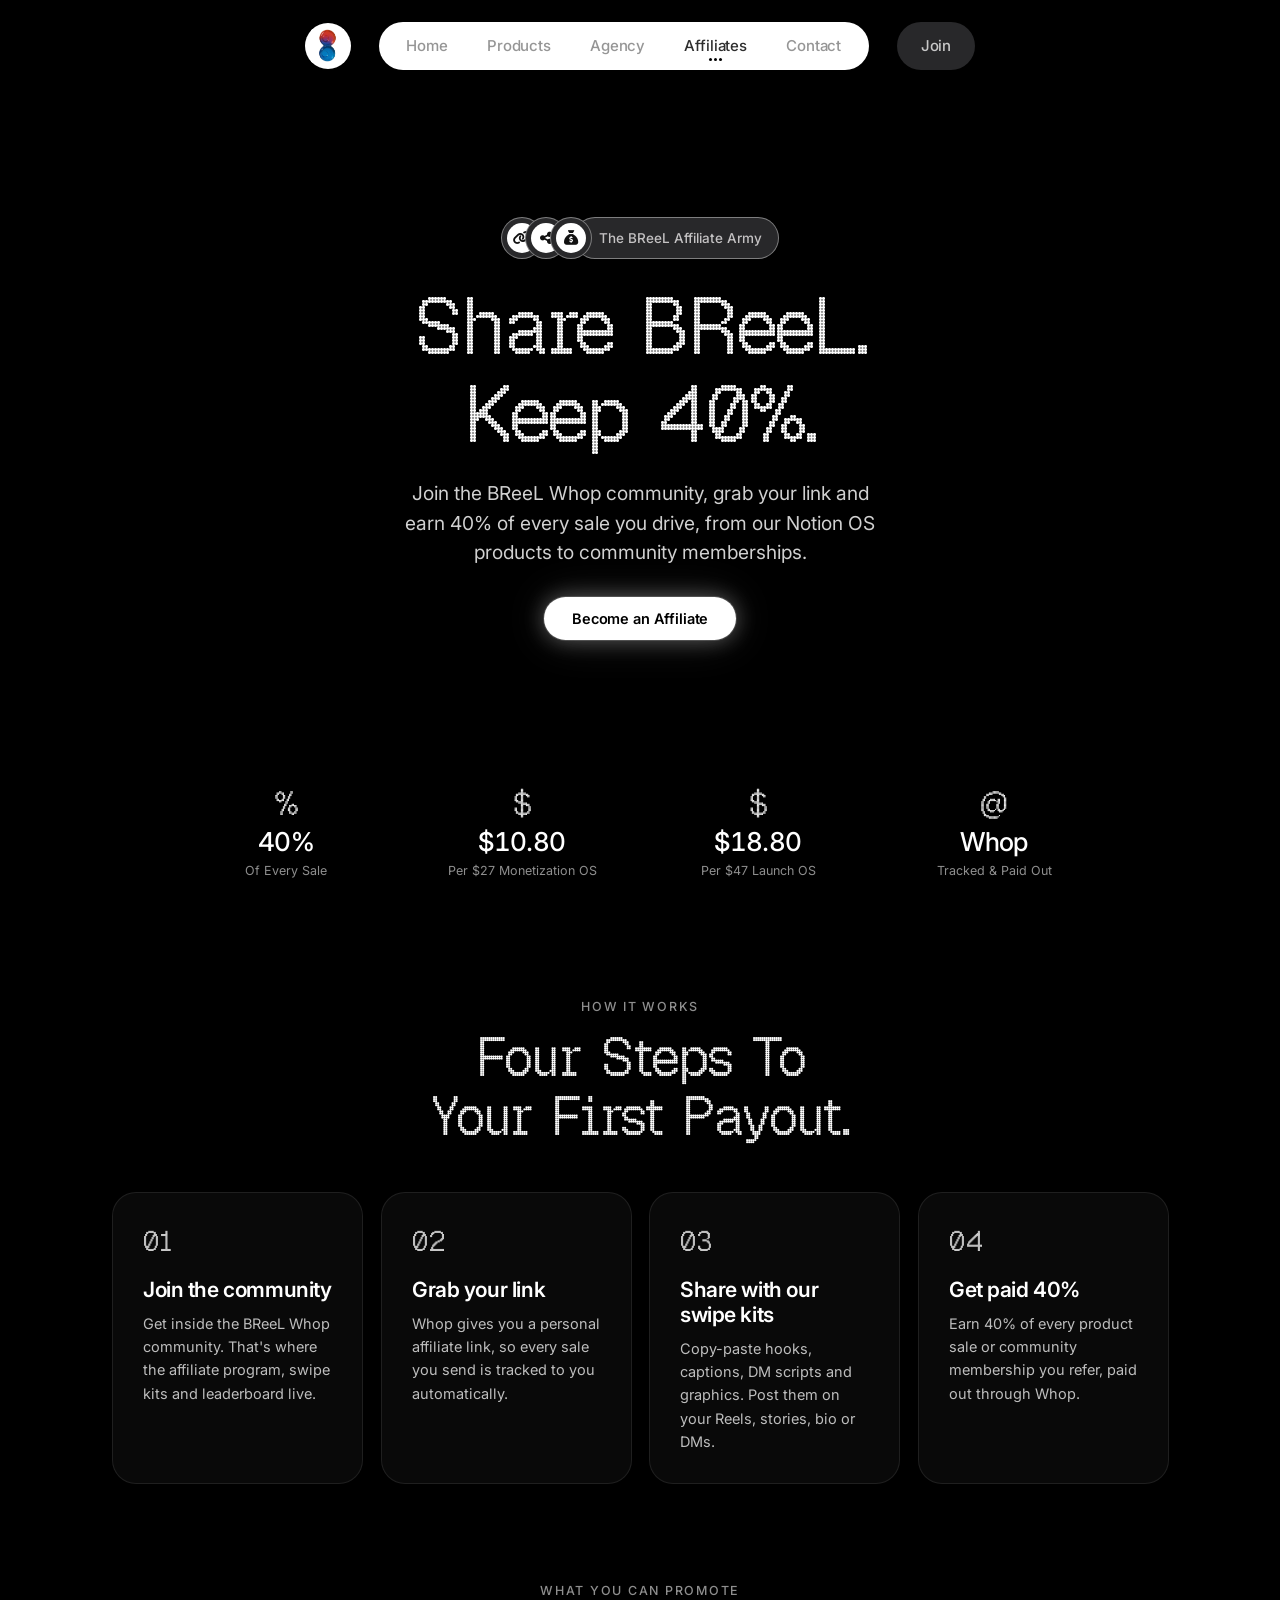
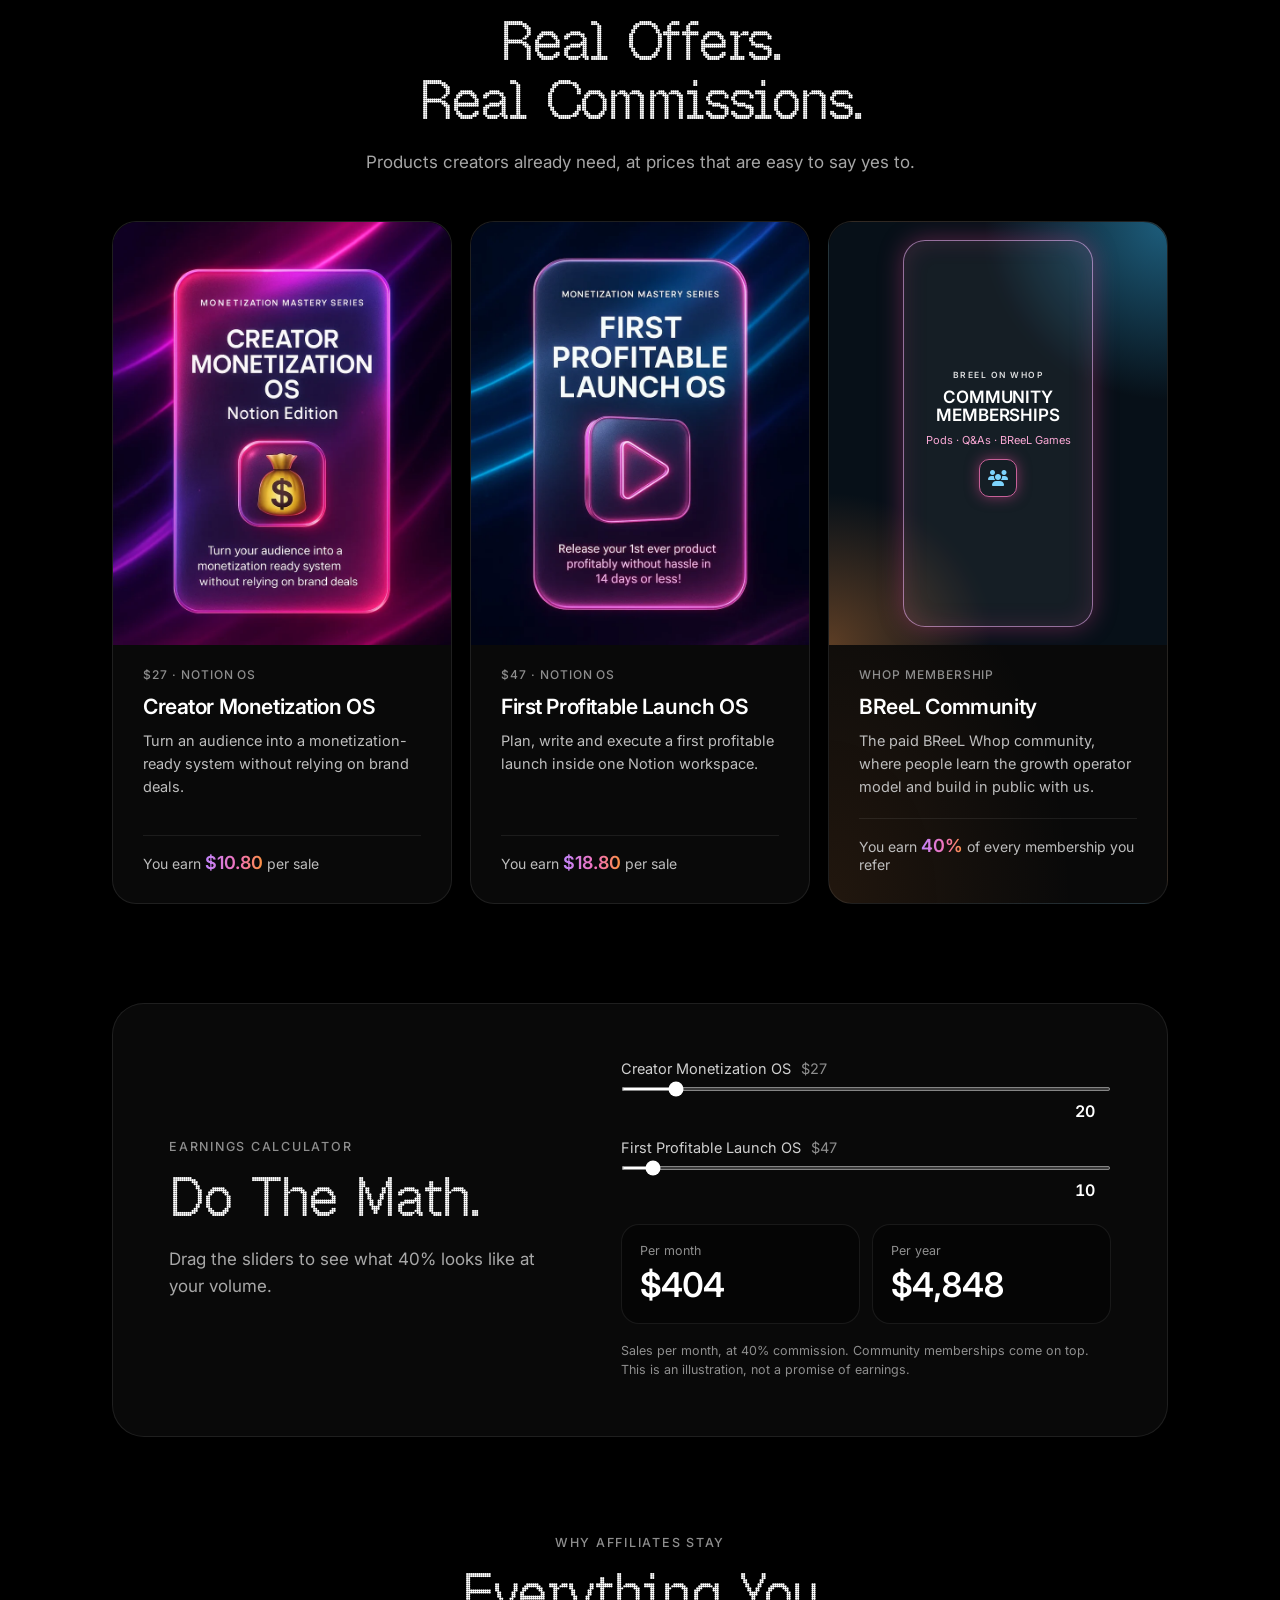
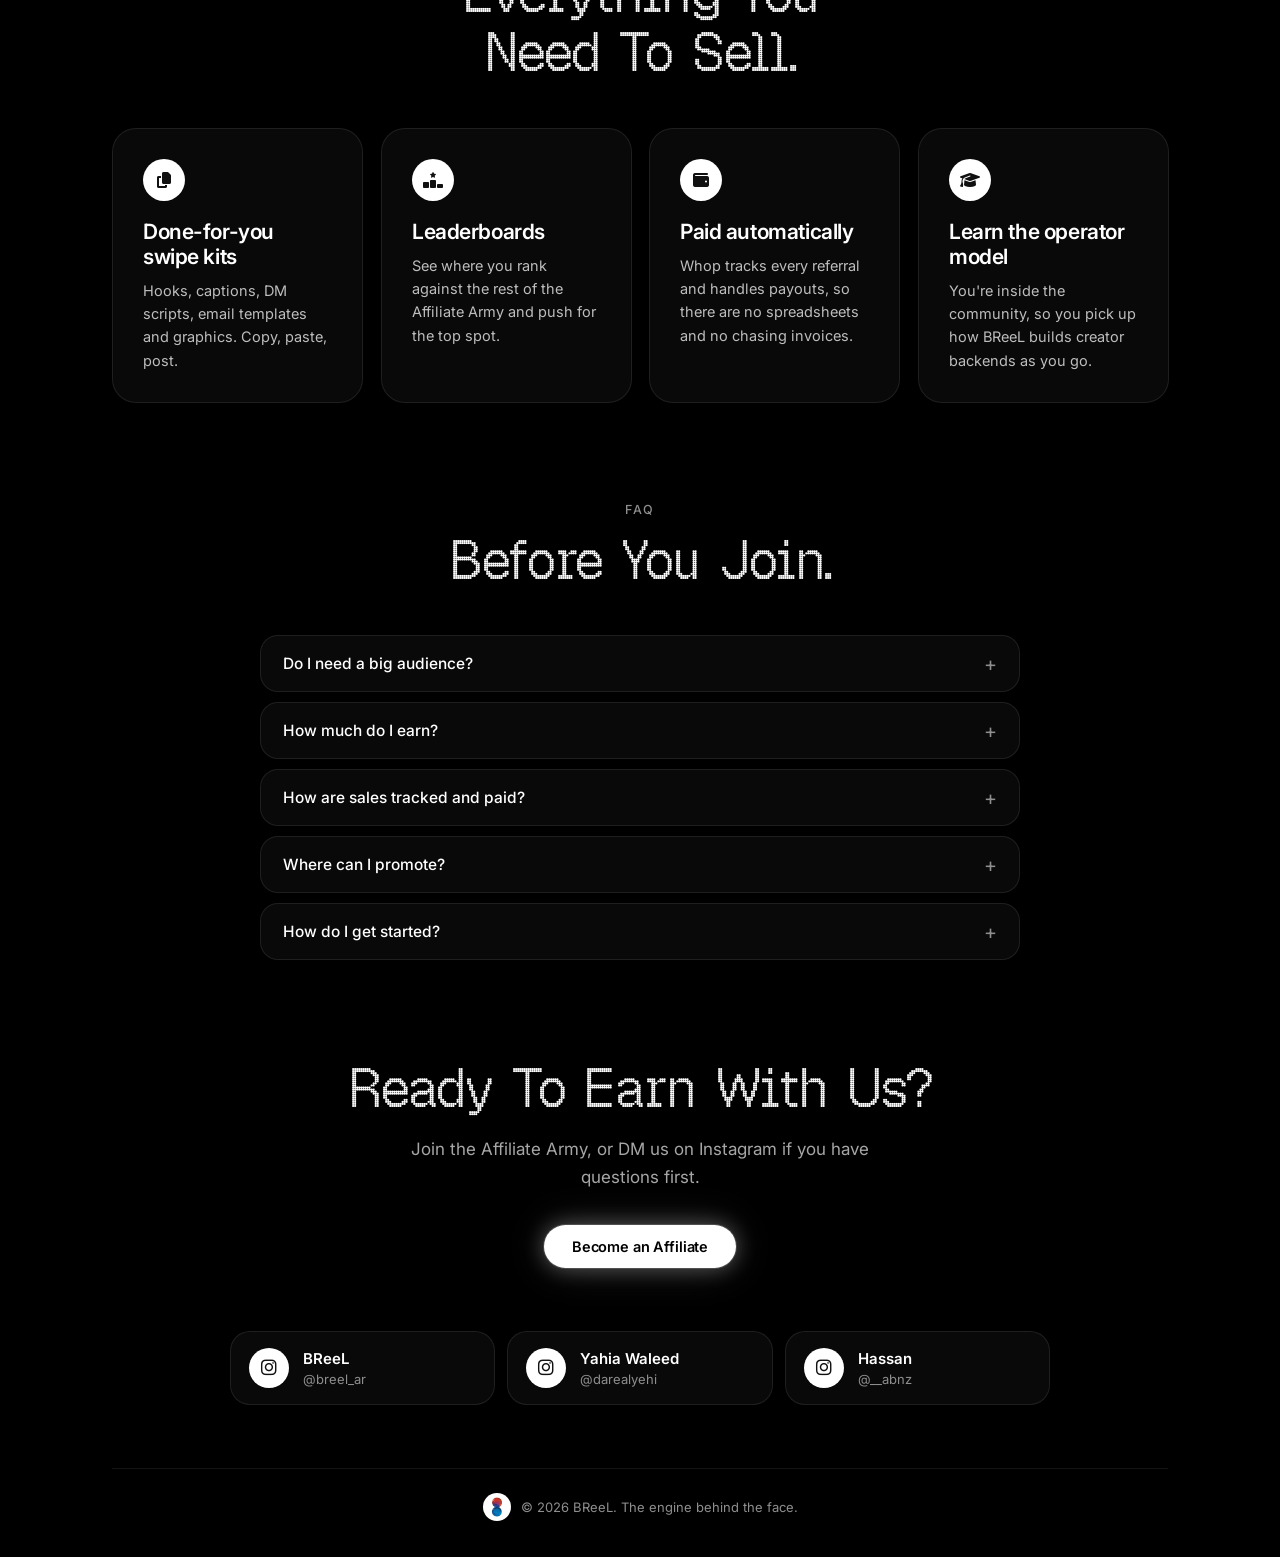
==== affiliate.html @ d3be012e "BReeL website: landing page, affiliate page and assets Static HTML/CSS/JS site: video hero, shadow-o" ====
<!doctype html>
<html lang="en">
  <head>
    <meta charset="utf-8" />
    <meta name="viewport" content="width=device-width, initial-scale=1, viewport-fit=cover" />
    <title>Become a BReeL Affiliate | Earn 40% Per Sale</title>
    <meta
      name="description"
      content="Join the BReeL Affiliate Army on Whop and earn 40% of every sale you refer: Notion OS products and BReeL community memberships."
    />
    <meta name="theme-color" content="#000000" />
    <link rel="icon" type="image/png" href="assets/favicon.png" />

    <!-- OpenGraph / Twitter (swap og:url + og:image to absolute URLs once the domain is live) -->
    <meta property="og:type" content="website" />
    <meta property="og:site_name" content="BReeL" />
    <meta property="og:title" content="Become a BReeL Affiliate | Earn 40% Per Sale" />
    <meta
      property="og:description"
      content="Share BReeL. Keep 40%. Earn on every product sale and community membership you refer through Whop."
    />
    <meta property="og:image" content="assets/og.jpg" />
    <meta name="twitter:card" content="summary_large_image" />
    <meta name="twitter:title" content="Become a BReeL Affiliate | Earn 40% Per Sale" />
    <meta
      name="twitter:description"
      content="Share BReeL. Keep 40% of every sale you refer through Whop."
    />
    <meta name="twitter:image" content="assets/og.jpg" />

    <link rel="preconnect" href="https://fonts.googleapis.com" />
    <link rel="preconnect" href="https://fonts.gstatic.com" crossorigin />
    <link
      href="https://fonts.googleapis.com/css2?family=Inter:wght@400;500;600&display=swap"
      rel="stylesheet"
    />
    <link
      href="https://db.onlinewebfonts.com/c/8cb707a9b8a73f8a7403336b861c3074?family=BubbledotICG-FinePos"
      rel="stylesheet"
    />
    <link
      rel="stylesheet"
      href="https://cdnjs.cloudflare.com/ajax/libs/font-awesome/6.5.2/css/all.min.css"
      integrity="sha512-SnH5WK+bZxgPHs44uWIX+LLJAJ9/2PkPKZ5QiAj6Ta86w+fsb2TkcmfRyVX3pBnMFcV7oQPJkl9QevSCWr3W6A=="
      crossorigin="anonymous"
      referrerpolicy="no-referrer"
    />
    <script>document.documentElement.classList.add("js");</script>
    <link rel="stylesheet" href="styles.css" />
  </head>
  <body id="top" class="page-affiliate">
    <div class="bg" aria-hidden="true">
      <video class="bg-video" autoplay muted loop playsinline>
        <source
          src="https://d8j0ntlcm91z4.cloudfront.net/user_38xzZboKViGWJOttwIXH07lWA1P/hf_20260809_012548_ef22562c-c0ae-4816-ad9d-f8922af4e6a7.mp4"
          type="video/mp4"
        />
      </video>
    </div>

    <!-- Header -->
    <div class="header-wrap">
      <header class="header">
        <a class="logo" href="index.html" aria-label="BReeL home">
          <img src="assets/logo.webp" alt="" width="52" height="52" />
        </a>

        <nav class="nav" aria-label="Primary">
          <a class="nav-link" href="index.html">Home</a>
          <a class="nav-link" href="index.html#products">Products</a>
          <a class="nav-link" href="index.html#agency">Agency</a>
          <a class="nav-link is-active" href="#top" aria-current="page">Affiliates</a>
          <a class="nav-link" href="#contact">Contact</a>
        </nav>

        <a class="sign-in" href="https://www.instagram.com/breel_ar/" data-link="affiliateJoin" data-utm="nav-pill" target="_blank" rel="noopener">Join</a>

        <button
          class="burger"
          type="button"
          aria-label="Open menu"
          aria-expanded="false"
          aria-controls="mobile-menu"
        >
          <span></span><span></span><span></span>
        </button>
      </header>
    </div>

    <!-- Mobile menu -->
    <div class="menu-overlay" hidden></div>
    <div class="mobile-menu" id="mobile-menu" hidden>
      <nav class="mobile-nav" aria-label="Mobile">
        <a class="m-link" href="index.html" style="--i: 0">Home</a>
        <a class="m-link" href="index.html#products" style="--i: 1">Products</a>
        <a class="m-link" href="index.html#agency" style="--i: 2">Agency</a>
        <a class="m-link is-active" href="#top" aria-current="page" style="--i: 3">Affiliates</a>
        <a class="m-link" href="#contact" style="--i: 4">Contact</a>
        <a class="m-sign-in" href="https://www.instagram.com/breel_ar/" data-link="affiliateJoin" data-utm="mobile-nav" target="_blank" rel="noopener" style="--i: 5">Join the Affiliate Army</a>
      </nav>
    </div>

    <div class="page">
      <div class="header-spacer" aria-hidden="true"></div>

      <!-- Hero -->
      <main class="hero">
        <div class="trust anim" style="--d: 0.05s">
          <span class="trust-avatar a1"><span class="trust-inner"><i class="fa-solid fa-link" aria-hidden="true"></i></span></span>
          <span class="trust-avatar a2"><span class="trust-inner"><i class="fa-solid fa-share-nodes" aria-hidden="true"></i></span></span>
          <span class="trust-avatar a3"><span class="trust-inner"><i class="fa-solid fa-sack-dollar" aria-hidden="true"></i></span></span>
          <span class="trust-pill">The BReeL Affiliate Army</span>
        </div>

        <h1 class="headline anim">
          <span class="line l1">Share BReeL.</span>
          <span class="line l2">Keep 40%.</span>
        </h1>

        <p class="subhead anim" style="--d: 0.28s">
          Join the BReeL Whop community, grab your link and earn 40% of every sale you drive,
          from our Notion OS products to community memberships.
        </p>

        <a
          class="cta anim"
          href="https://www.instagram.com/breel_ar/"
          data-link="affiliateJoin"
          data-utm="affiliate-hero"
          target="_blank"
          rel="noopener"
          style="--d: 0.4s"
          >Become an Affiliate</a
        >
      </main>

      <!-- Stats -->
      <section class="stats" aria-label="Affiliate program at a glance">
        <div class="stat anim" style="--d: 0.5s">
          <span class="stat-icon" aria-hidden="true">%</span>
          <span class="stat-value" data-target="40" data-suffix="%" data-decimals="0">40%</span>
          <span class="stat-label">Of Every Sale</span>
        </div>
        <div class="stat anim" style="--d: 0.58s">
          <span class="stat-icon" aria-hidden="true">$</span>
          <span class="stat-value" data-target="10.8" data-prefix="$" data-decimals="2">$10.80</span>
          <span class="stat-label">Per $27 Monetization OS</span>
        </div>
        <div class="stat anim" style="--d: 0.66s">
          <span class="stat-icon" aria-hidden="true">$</span>
          <span class="stat-value" data-target="18.8" data-prefix="$" data-decimals="2">$18.80</span>
          <span class="stat-label">Per $47 Launch OS</span>
        </div>
        <div class="stat anim" style="--d: 0.74s">
          <span class="stat-icon" aria-hidden="true">@</span>
          <span class="stat-value">Whop</span>
          <span class="stat-label">Tracked &amp; Paid Out</span>
        </div>
      </section>
    </div>

    <!-- How it works -->
    <section class="section" id="how">
      <div class="section-head reveal">
        <p class="eyebrow">How It Works</p>
        <h2 class="section-title">Four Steps To Your First Payout.</h2>
      </div>

      <ol class="steps">
        <li class="card step reveal" style="--d: 0.04s">
          <span class="step-num">01</span>
          <h3 class="card-title">Join the community</h3>
          <p class="card-text">Get inside the BReeL Whop community. That's where the affiliate program, swipe kits and leaderboard live.</p>
        </li>
        <li class="card step reveal" style="--d: 0.1s">
          <span class="step-num">02</span>
          <h3 class="card-title">Grab your link</h3>
          <p class="card-text">Whop gives you a personal affiliate link, so every sale you send is tracked to you automatically.</p>
        </li>
        <li class="card step reveal" style="--d: 0.16s">
          <span class="step-num">03</span>
          <h3 class="card-title">Share with our swipe kits</h3>
          <p class="card-text">Copy-paste hooks, captions, DM scripts and graphics. Post them on your Reels, stories, bio or DMs.</p>
        </li>
        <li class="card step reveal" style="--d: 0.22s">
          <span class="step-num">04</span>
          <h3 class="card-title">Get paid 40%</h3>
          <p class="card-text">Earn 40% of every product sale or community membership you refer, paid out through Whop.</p>
        </li>
      </ol>
    </section>

    <!-- What you can promote -->
    <section class="section" id="promote">
      <div class="section-head reveal">
        <p class="eyebrow">What You Can Promote</p>
        <h2 class="section-title">Real Offers. Real Commissions.</h2>
        <p class="section-lede">Products creators already need, at prices that are easy to say yes to.</p>
      </div>

      <div class="offers">
        <article class="card offer reveal">
          <figure class="cover-art">
            <img src="assets/products/creator-monetization-os.webp" alt="Creator Monetization OS, Notion Edition: product cover" width="768" height="1152" loading="lazy" />
          </figure>
          <p class="offer-kind">$27 · Notion OS</p>
          <h3 class="card-title">Creator Monetization OS</h3>
          <p class="card-text">Turn an audience into a monetization-ready system without relying on brand deals.</p>
          <p class="earn">You earn <strong>$10.80</strong> per sale</p>
        </article>

        <article class="card offer reveal">
          <figure class="cover-art">
            <img src="assets/products/first-profitable-launch-os.webp" alt="First Profitable Launch OS: product cover" width="768" height="1152" loading="lazy" />
          </figure>
          <p class="offer-kind">$47 · Notion OS</p>
          <h3 class="card-title">First Profitable Launch OS</h3>
          <p class="card-text">Plan, write and execute a first profitable launch inside one Notion workspace.</p>
          <p class="earn">You earn <strong>$18.80</strong> per sale</p>
        </article>

        <article class="card offer offer-keep reveal">
          <div class="cover cover-community" aria-hidden="true">
            <span class="cover-series">BReeL on Whop</span>
            <span class="cover-title">Community Memberships</span>
            <span class="cover-sub">Pods · Q&amp;As · BReeL Games</span>
            <i class="fa-solid fa-users cover-icon"></i>
          </div>
          <p class="offer-kind">Whop membership</p>
          <h3 class="card-title">BReeL Community</h3>
          <p class="card-text">The paid BReeL Whop community, where people learn the growth operator model and build in public with us.</p>
          <p class="earn">You earn <strong>40%</strong> of every membership you refer</p>
        </article>
      </div>
    </section>

    <!-- Earnings calculator -->
    <section class="section" id="calculator">
      <div class="calc card reveal">
        <div class="calc-copy">
          <p class="eyebrow">Earnings Calculator</p>
          <h2 class="section-title">Do The Math.</h2>
          <p class="section-lede">Drag the sliders to see what 40% looks like at your volume.</p>
        </div>

        <div class="calc-body">
          <label class="calc-row">
            <span class="calc-label">Creator Monetization OS <em>$27</em></span>
            <input type="range" min="0" max="200" step="1" value="20" data-calc-price="27" aria-label="Creator Monetization OS sales per month" />
            <output class="calc-count">20</output>
          </label>
          <label class="calc-row">
            <span class="calc-label">First Profitable Launch OS <em>$47</em></span>
            <input type="range" min="0" max="200" step="1" value="10" data-calc-price="47" aria-label="First Profitable Launch OS sales per month" />
            <output class="calc-count">10</output>
          </label>

          <div class="calc-result">
            <div>
              <span class="calc-result-label">Per month</span>
              <span class="calc-result-value" data-calc-month>$404</span>
            </div>
            <div>
              <span class="calc-result-label">Per year</span>
              <span class="calc-result-value" data-calc-year>$4,848</span>
            </div>
          </div>
          <p class="calc-note">Sales per month, at 40% commission. Community memberships come on top. This is an illustration, not a promise of earnings.</p>
        </div>
      </div>
    </section>

    <!-- Perks -->
    <section class="section" id="perks">
      <div class="section-head reveal">
        <p class="eyebrow">Why Affiliates Stay</p>
        <h2 class="section-title">Everything You Need To Sell.</h2>
      </div>

      <div class="perks">
        <article class="card reveal" style="--d: 0.04s">
          <i class="fa-solid fa-copy perk-icon" aria-hidden="true"></i>
          <h3 class="card-title">Done-for-you swipe kits</h3>
          <p class="card-text">Hooks, captions, DM scripts, email templates and graphics. Copy, paste, post.</p>
        </article>
        <article class="card reveal" style="--d: 0.1s">
          <i class="fa-solid fa-ranking-star perk-icon" aria-hidden="true"></i>
          <h3 class="card-title">Leaderboards</h3>
          <p class="card-text">See where you rank against the rest of the Affiliate Army and push for the top spot.</p>
        </article>
        <article class="card reveal" style="--d: 0.16s">
          <i class="fa-solid fa-wallet perk-icon" aria-hidden="true"></i>
          <h3 class="card-title">Paid automatically</h3>
          <p class="card-text">Whop tracks every referral and handles payouts, so there are no spreadsheets and no chasing invoices.</p>
        </article>
        <article class="card reveal" style="--d: 0.22s">
          <i class="fa-solid fa-graduation-cap perk-icon" aria-hidden="true"></i>
          <h3 class="card-title">Learn the operator model</h3>
          <p class="card-text">You're inside the community, so you pick up how BReeL builds creator backends as you go.</p>
        </article>
      </div>
    </section>

    <!-- FAQ -->
    <section class="section" id="faq">
      <div class="section-head reveal">
        <p class="eyebrow">FAQ</p>
        <h2 class="section-title">Before You Join.</h2>
      </div>

      <div class="faq reveal">
        <details>
          <summary>Do I need a big audience?</summary>
          <p>No. Many affiliates sell through DMs, stories and small, engaged pages. The swipe kits are built for that.</p>
        </details>
        <details>
          <summary>How much do I earn?</summary>
          <p>40% of every sale you refer: $10.80 per Creator Monetization OS, $18.80 per First Profitable Launch OS, and 40% of every BReeL community membership.</p>
        </details>
        <details>
          <summary>How are sales tracked and paid?</summary>
          <p>Through Whop. Your affiliate link tracks every referral, and commissions are paid out through Whop's affiliate system.</p>
        </details>
        <details>
          <summary>Where can I promote?</summary>
          <p>Anywhere you have attention: Instagram, TikTok, YouTube, your bio link, DMs or email. Just be upfront that it's an affiliate link.</p>
        </details>
        <details>
          <summary>How do I get started?</summary>
          <p>Hit "Become an Affiliate", join the BReeL Whop community and grab your link from the affiliate tab.</p>
        </details>
      </div>
    </section>

    <!-- Contact / footer -->
    <footer class="footer" id="contact">
      <div class="footer-cta reveal">
        <h2 class="section-title">Ready To Earn With Us?</h2>
        <p class="section-lede">Join the Affiliate Army, or DM us on Instagram if you have questions first.</p>
        <a class="cta cta-static" href="https://www.instagram.com/breel_ar/" data-link="affiliateJoin" data-utm="affiliate-footer" target="_blank" rel="noopener">Become an Affiliate</a>
      </div>

      <ul class="team reveal">
        <li>
          <a href="https://www.instagram.com/breel_ar/" data-link="igBreel" target="_blank" rel="noopener">
            <i class="fa-brands fa-instagram" aria-hidden="true"></i>
            <span class="team-name">BReeL</span>
            <span class="team-handle">@breel_ar</span>
          </a>
        </li>
        <li>
          <a href="https://www.instagram.com/darealyehi/" data-link="igYahia" target="_blank" rel="noopener">
            <i class="fa-brands fa-instagram" aria-hidden="true"></i>
            <span class="team-name">Yahia Waleed</span>
            <span class="team-handle">@darealyehi</span>
          </a>
        </li>
        <li>
          <a href="https://www.instagram.com/__abnz/" data-link="igHassan" target="_blank" rel="noopener">
            <i class="fa-brands fa-instagram" aria-hidden="true"></i>
            <span class="team-name">Hassan</span>
            <span class="team-handle">@__abnz</span>
          </a>
        </li>
      </ul>

      <div class="footer-base">
        <img src="assets/logo.webp" alt="" width="28" height="28" />
        <span>© <span data-year>2026</span> BReeL. The engine behind the face.</span>
      </div>
    </footer>

    <script src="main.js" defer></script>
  </body>
</html>
---- styles.css ----
/* ==========================================================================
   BReeL — single-viewport video landing
   ========================================================================== */

@font-face {
  font-family: "Geist Pixel Circle";
  src: url("fonts/GeistPixel-Circle.woff2") format("woff2");
  font-weight: 400;
  font-style: normal;
  font-display: swap;
}

:root {
  --bg: #000000;
  --text: #ffffff;
  --muted: #8e8e8e;
  --nav-text: #2e2e2e;
  --pill-dark: #28282a;
  --sign-in-text: #c8c8c8;
  --nav-shadow: 0 4px 14px rgba(0, 0, 0, 0.16);
  --trust-bg: #28282a;
  --trust-border: rgba(255, 255, 255, 0.4);
  --trust-text: #c4c2c3;
  --font-sans: "Inter", "Segoe UI", system-ui, sans-serif;
  --font-display: "BubbledotICG-FinePos", "Geist Pixel Circle", monospace;

  --ease-out: cubic-bezier(0.22, 1, 0.36, 1);
  --trust-size: clamp(36px, 4.5vw, 42px);
}

*,
*::before,
*::after {
  box-sizing: border-box;
}

html,
body {
  margin: 0;
  padding: 0;
}

html {
  background: var(--bg);
  scroll-behavior: smooth;
}

body {
  position: relative;
  background: var(--bg);
  color: var(--text);
  font-family: var(--font-sans);
  min-height: 100vh;
  min-height: 100dvh;
  overflow-x: hidden;
  -webkit-font-smoothing: antialiased;
  -moz-osx-font-smoothing: grayscale;
  text-rendering: optimizeLegibility;
}

a {
  color: inherit;
  text-decoration: none;
}

button {
  font: inherit;
  color: inherit;
  border: 0;
  background: none;
  cursor: pointer;
}

/* --------------------------------------------------------------------------
   Background video
   -------------------------------------------------------------------------- */

.bg {
  position: absolute;
  top: 0;
  left: 0;
  right: 0;
  height: 100vh;
  height: 100dvh;
  overflow: hidden;
  background: #000;
  z-index: 0;
}

/* melt the hero video into the black sections below */
.bg::after {
  content: "";
  position: absolute;
  left: 0;
  right: 0;
  bottom: 0;
  height: 22%;
  background: linear-gradient(to bottom, rgba(0, 0, 0, 0), #000);
  z-index: 1;
}

.bg-video {
  position: absolute;
  inset: 0;
  width: 100%;
  height: 100%;
  object-fit: cover;
  pointer-events: none;
  z-index: 0;
}

/* --------------------------------------------------------------------------
   Page shell
   -------------------------------------------------------------------------- */

.page {
  position: relative;
  display: flex;
  flex-direction: column;
  align-items: center;
  height: 100vh;
  height: 100dvh;
  overflow: hidden;
  padding: clamp(16px, 2.4vh, 28px) clamp(14px, 3vw, 32px);
}

.hero,
.stats {
  position: relative;
  z-index: 1;
}

/* --------------------------------------------------------------------------
   1) Header — fixed so it follows the scroll; the spacer keeps hero layout intact
   -------------------------------------------------------------------------- */

.header-wrap {
  position: fixed;
  top: 0;
  left: 0;
  right: 0;
  z-index: 30;
  display: flex;
  justify-content: center;
  padding: clamp(16px, 2.4vh, 28px) clamp(14px, 3vw, 32px) 0;
  pointer-events: none;
}

/* soft black fade behind the floating header once the page scrolls past the hero */
.header-wrap::before {
  content: "";
  position: absolute;
  inset: 0 0 -28px;
  z-index: -1;
  background: linear-gradient(to bottom, rgba(0, 0, 0, 0.92) 40%, rgba(0, 0, 0, 0));
  opacity: 0;
  transition: opacity 0.35s ease;
}

body.is-scrolled .header-wrap::before {
  opacity: 1;
}

.header-spacer {
  flex-shrink: 0;
  height: clamp(44px, 5.2vw, 48px);
}

.header {
  pointer-events: auto;
  flex-shrink: 0;
  display: flex;
  align-items: center;
  justify-content: center;
  gap: clamp(18px, 2.8vw, 28px);
  width: 100%;
  max-width: 720px;
  animation: slideDown 0.7s var(--ease-out) both;
}

.logo {
  flex-shrink: 0;
  display: grid;
  place-items: center;
  width: clamp(40px, 4.4vw, 46px);
  height: clamp(40px, 4.4vw, 46px);
  border-radius: 50%;
  background: #fff;
  box-shadow: var(--nav-shadow);
  overflow: hidden;
  transition: transform 0.3s var(--ease-out);
}

.logo:hover {
  transform: scale(1.04);
}

.logo img {
  display: block;
  width: 72%;
  height: 72%;
  object-fit: contain;
}

.nav {
  flex: 1;
  display: flex;
  align-items: center;
  justify-content: space-around;
  height: clamp(44px, 5.2vw, 48px);
  max-width: 490px;
  padding: 4px 8px;
  border-radius: 999px;
  background: #fff;
  box-shadow: var(--nav-shadow);
}

.nav-link {
  position: relative;
  display: inline-flex;
  align-items: center;
  height: 100%;
  padding: 0 clamp(6px, 1vw, 12px);
  font-weight: 500;
  font-size: clamp(13px, 1.4vw, 15px);
  letter-spacing: -0.01em;
  color: var(--nav-text);
  opacity: 0.5;
  white-space: nowrap;
  transition: opacity 0.25s ease;
}

.nav-link:hover {
  opacity: 0.75;
}

.nav-link.is-active {
  opacity: 1;
}

.nav-link.is-active::after,
.m-link.is-active::after {
  content: "";
  position: absolute;
  left: 50%;
  bottom: 5px;
  width: 3px;
  height: 3px;
  margin-left: -1.5px;
  border-radius: 50%;
  background: #000;
  box-shadow: -5px 0 0 #000, 5px 0 0 #000;
}

.sign-in {
  flex-shrink: 0;
  display: inline-flex;
  align-items: center;
  justify-content: center;
  height: clamp(44px, 5.2vw, 48px);
  padding: 0 clamp(18px, 2.2vw, 24px);
  border-radius: 999px;
  background: var(--pill-dark);
  color: var(--sign-in-text);
  font-weight: 500;
  font-size: clamp(13px, 1.4vw, 15px);
  letter-spacing: -0.01em;
  box-shadow: var(--nav-shadow);
  transition: background 0.25s ease, color 0.25s ease, transform 0.25s var(--ease-out);
}

.sign-in:hover {
  background: #323234;
  color: #fff;
  transform: translateY(-1px);
}

/* Burger (mobile only) */
.burger {
  display: none;
  position: relative;
  width: 48px;
  height: 48px;
  border-radius: 50%;
  background: var(--pill-dark);
  box-shadow: var(--nav-shadow);
  transition: background 0.3s ease;
}

.burger span {
  position: absolute;
  left: 50%;
  top: 50%;
  width: 18px;
  height: 1.5px;
  margin-left: -9px;
  margin-top: -0.75px;
  border-radius: 2px;
  background: #fff;
  transition: transform 0.35s var(--ease-out), opacity 0.2s ease, background 0.3s ease;
}

.burger span:nth-child(1) {
  transform: translateY(-6.5px);
}

.burger span:nth-child(3) {
  transform: translateY(6.5px);
}

.burger[aria-expanded="true"] {
  background: #fff;
}

.burger[aria-expanded="true"] span {
  background: #000;
}

.burger[aria-expanded="true"] span:nth-child(1) {
  transform: translateY(0) rotate(45deg);
}

.burger[aria-expanded="true"] span:nth-child(2) {
  opacity: 0;
}

.burger[aria-expanded="true"] span:nth-child(3) {
  transform: translateY(0) rotate(-45deg);
}

/* --------------------------------------------------------------------------
   2) Hero
   -------------------------------------------------------------------------- */

.hero {
  flex: 1;
  display: flex;
  flex-direction: column;
  align-items: center;
  justify-content: center;
  width: 100%;
  max-width: 900px;
  text-align: center;
  min-height: 0;
}

/* Trust row */
.trust {
  display: inline-flex;
  align-items: center;
  margin-bottom: clamp(16px, 2.5vh, 26px);
}

.trust-avatar {
  position: relative;
  display: grid;
  place-items: center;
  width: var(--trust-size);
  height: var(--trust-size);
  padding: 5px;
  border-radius: 50%;
  background: var(--trust-bg);
  border: 1px solid var(--trust-border);
  transition: transform 0.35s var(--ease-out);
}

.trust-inner {
  display: grid;
  place-items: center;
  width: 100%;
  height: 100%;
  border-radius: 50%;
  background: #fff;
  color: #111;
  font-size: calc(var(--trust-size) * 0.34);
  line-height: 1;
}

.trust-avatar + .trust-avatar {
  margin-left: calc(var(--trust-size) * -0.42);
}

.a1 { z-index: 1; }
.a2 { z-index: 2; }
.a3 { z-index: 4; }

.trust:hover .a1 { transform: translateY(-2px); }
.trust:hover .a2 { transform: translateY(-4px); }
.trust:hover .a3 { transform: translateY(-2px); }

.trust-pill {
  position: relative;
  z-index: 3;
  display: inline-flex;
  align-items: center;
  height: var(--trust-size);
  margin-left: calc(var(--trust-size) * -0.42);
  padding: 0 16px 0 calc(var(--trust-size) * 0.58);
  border-radius: 999px;
  background: var(--trust-bg);
  border: 1px solid var(--trust-border);
  color: var(--trust-text);
  font-weight: 500;
  font-size: clamp(12px, 1.4vw, 13.5px);
  white-space: nowrap;
}

/* Headline */
.headline {
  margin: 0;
  font-family: var(--font-display);
  font-weight: 400;
  font-size: clamp(28px, 6.2vw, 80px);
  letter-spacing: -0.04em;
  line-height: 1.12;
  color: #fff;
  max-width: 100%;
}

.headline.anim {
  /* lines animate individually; parent stays put */
  opacity: 1;
  transform: none;
  filter: none;
  animation: none;
}

.headline .line {
  display: block;
  white-space: nowrap;
  overflow: hidden;
  opacity: 0;
  transform: translateY(14px);
  animation: headlineFade 0.85s var(--ease-out) forwards;
}

.headline .l1 { animation-delay: 0.12s; }
.headline .l2 { animation-delay: 0.3s; }

/* Subhead */
.subhead {
  max-width: min(500px, 92%);
  margin: clamp(14px, 2.2vh, 22px) auto 0;
  font-size: clamp(calc(13.5px + 2pt), calc(1.55vw + 2pt), calc(16.5px + 2pt));
  font-weight: 400;
  line-height: 1.55;
  color: #d0d0d0;
  opacity: 0.8;
}

/* CTA */
.cta {
  display: inline-flex;
  align-items: center;
  justify-content: center;
  margin-top: clamp(20px, 3.2vh, 32px);
  padding: clamp(11px, 1.6vh, 13px) clamp(22px, 3vw, 28px);
  border-radius: 999px;
  background: #fff;
  color: #000;
  font-weight: 600;
  font-size: clamp(13.5px, 1.5vw, 14.5px);
  letter-spacing: -0.01em;
  box-shadow:
    0 0 0 1px rgba(255, 255, 255, 0.15),
    0 0 22px rgba(255, 255, 255, 0.32),
    0 0 44px rgba(255, 255, 255, 0.12);
  transition: transform 0.3s var(--ease-out), box-shadow 0.3s ease;
}

.cta:hover {
  transform: translateY(-2px) scale(1.02);
  box-shadow:
    0 0 0 1px rgba(255, 255, 255, 0.25),
    0 0 30px rgba(255, 255, 255, 0.5),
    0 0 64px rgba(255, 255, 255, 0.22);
}

.cta.anim {
  animation-name: revealPulse;
  animation-duration: 1.4s;
}

/* --------------------------------------------------------------------------
   3) Stats
   -------------------------------------------------------------------------- */

.stats {
  flex-shrink: 0;
  display: grid;
  grid-template-columns: repeat(4, 1fr);
  gap: clamp(12px, 2vw, 24px);
  width: 100%;
  max-width: 920px;
}

.stat {
  display: flex;
  flex-direction: column;
  align-items: center;
  gap: 6px;
  text-align: center;
}

.stat-icon {
  font-family: var(--font-display);
  font-size: clamp(22px, 3vw, 33px);
  line-height: 1;
  color: #fff;
}

.stat-value {
  font-family: var(--font-sans);
  font-weight: 500;
  font-size: clamp(18px, 2.2vw, 26px);
  letter-spacing: -0.025em;
  font-variant-numeric: tabular-nums;
  color: #fff;
}

.stat-label {
  font-size: clamp(11px, 1.2vw, 12.5px);
  color: var(--muted);
}

/* --------------------------------------------------------------------------
   Entrance animation
   -------------------------------------------------------------------------- */

.anim {
  opacity: 0;
  transform: translateY(22px) scale(0.98);
  filter: blur(6px);
  animation: reveal 0.85s var(--ease-out) forwards;
  animation-delay: var(--d, 0s);
}

@keyframes reveal {
  to {
    opacity: 1;
    transform: none;
    filter: blur(0);
  }
}

@keyframes revealPulse {
  0% {
    opacity: 0;
    transform: translateY(22px) scale(0.98);
    filter: blur(6px);
  }
  55% {
    opacity: 1;
    transform: none;
    filter: blur(0);
    box-shadow:
      0 0 0 1px rgba(255, 255, 255, 0.15),
      0 0 22px rgba(255, 255, 255, 0.32),
      0 0 44px rgba(255, 255, 255, 0.12);
  }
  75% {
    box-shadow:
      0 0 0 1px rgba(255, 255, 255, 0.3),
      0 0 34px rgba(255, 255, 255, 0.55),
      0 0 72px rgba(255, 255, 255, 0.24);
  }
  100% {
    opacity: 1;
    transform: none;
    filter: blur(0);
    box-shadow:
      0 0 0 1px rgba(255, 255, 255, 0.15),
      0 0 22px rgba(255, 255, 255, 0.32),
      0 0 44px rgba(255, 255, 255, 0.12);
  }
}

@keyframes headlineFade {
  to {
    opacity: 1;
    transform: none;
  }
}

@keyframes slideDown {
  from {
    opacity: 0;
    transform: translateY(-18px);
  }
  to {
    opacity: 1;
    transform: none;
  }
}

@keyframes overlayIn {
  from { opacity: 0; }
  to { opacity: 1; }
}

@keyframes menuIn {
  from {
    opacity: 0;
    transform: translate(-50%, -10px) scale(0.97);
  }
  to {
    opacity: 1;
    transform: translate(-50%, 0) scale(1);
  }
}

@keyframes linkIn {
  from {
    opacity: 0;
    transform: translateY(8px);
  }
  to {
    opacity: 1;
    transform: none;
  }
}

/* --------------------------------------------------------------------------
   Mobile menu
   -------------------------------------------------------------------------- */

.menu-overlay {
  position: fixed;
  inset: 0;
  z-index: 20;
  background: rgba(0, 0, 0, 0.62);
  -webkit-backdrop-filter: blur(6px);
  backdrop-filter: blur(6px);
  animation: overlayIn 0.28s ease both;
}

.menu-overlay[hidden],
.mobile-menu[hidden] {
  display: none;
}

.mobile-menu {
  position: fixed;
  z-index: 21;
  top: calc(clamp(16px, 2.4vh, 28px) + 48px + 12px);
  left: 50%;
  width: calc(100% - 32px);
  max-width: 420px;
  padding: 22px 18px 20px;
  border-radius: 28px;
  background: #fff;
  box-shadow: 0 20px 60px rgba(0, 0, 0, 0.45);
  transform: translateX(-50%);
  animation: menuIn 0.38s var(--ease-out) both;
}

.mobile-nav {
  display: flex;
  flex-direction: column;
  align-items: stretch;
  gap: 4px;
}

.m-link,
.m-sign-in {
  opacity: 0;
  animation: linkIn 0.4s var(--ease-out) forwards;
  animation-delay: calc(0.06s + var(--i, 0) * 0.05s);
}

.m-link {
  position: relative;
  display: block;
  padding: 14px 8px 18px;
  text-align: center;
  font-weight: 500;
  font-size: 17px;
  letter-spacing: -0.01em;
  color: var(--nav-text);
}

.m-link:not(.is-active) {
  color: rgba(46, 46, 46, 0.55);
}

.m-link.is-active::after {
  bottom: 8px;
}

.m-sign-in {
  display: flex;
  align-items: center;
  justify-content: center;
  height: 50px;
  margin-top: 10px;
  border-radius: 999px;
  background: var(--pill-dark);
  color: var(--sign-in-text);
  font-weight: 500;
  font-size: 15px;
}

body.menu-open {
  overflow: hidden;
}

/* --------------------------------------------------------------------------
   Below-the-fold sections
   -------------------------------------------------------------------------- */

.section,
.footer {
  position: relative;
  z-index: 1;
  width: 100%;
  max-width: 1120px;
  margin: 0 auto;
  padding: clamp(64px, 11vh, 128px) clamp(16px, 3vw, 32px) 0;
  scroll-margin-top: 72px;
}

.section-head {
  max-width: 680px;
  margin: 0 auto clamp(32px, 5vh, 52px);
  text-align: center;
}

.eyebrow {
  margin: 0 0 14px;
  font-size: 12.5px;
  font-weight: 500;
  letter-spacing: 0.14em;
  text-transform: uppercase;
  color: var(--muted);
}

.section-title {
  margin: 0;
  font-family: var(--font-display);
  font-weight: 400;
  font-size: clamp(28px, 4.6vw, 54px);
  letter-spacing: -0.04em;
  line-height: 1.1;
  color: #fff;
  text-wrap: balance;
}

.section-lede {
  margin: 18px auto 0;
  max-width: 560px;
  font-size: clamp(15px, 1.4vw, 17px);
  line-height: 1.6;
  color: #d0d0d0;
  opacity: 0.8;
  text-wrap: pretty;
}

.card {
  position: relative;
  padding: clamp(22px, 2.6vw, 30px);
  border-radius: 24px;
  background: rgba(255, 255, 255, 0.035);
  border: 1px solid rgba(255, 255, 255, 0.09);
  -webkit-backdrop-filter: blur(10px);
  backdrop-filter: blur(10px);
  transition: border-color 0.3s ease, transform 0.35s var(--ease-out), background 0.3s ease;
}

.card:hover {
  border-color: rgba(255, 255, 255, 0.18);
  background: rgba(255, 255, 255, 0.05);
}

.card-title {
  margin: 0 0 10px;
  font-size: clamp(18px, 1.7vw, 21px);
  font-weight: 600;
  letter-spacing: -0.02em;
  color: #fff;
}

.card-text {
  margin: 0;
  font-size: 14.5px;
  line-height: 1.6;
  color: #bdbdbd;
}

.card-foot {
  margin: 18px 0 0;
  padding-top: 16px;
  border-top: 1px solid rgba(255, 255, 255, 0.08);
  font-size: 13.5px;
  line-height: 1.55;
  color: var(--muted);
}

.ticks {
  margin: 0;
  padding: 0;
  list-style: none;
  display: grid;
  gap: 10px;
}

.ticks li {
  position: relative;
  padding-left: 22px;
  font-size: 14.5px;
  line-height: 1.5;
  color: #cfcfcf;
}

.ticks li::before {
  content: "";
  position: absolute;
  left: 2px;
  top: 0.55em;
  width: 6px;
  height: 6px;
  border-radius: 50%;
  background: #fff;
  box-shadow: 0 0 10px rgba(255, 255, 255, 0.6);
}

/* Operator / creator lanes */
.split {
  display: grid;
  grid-template-columns: repeat(2, 1fr);
  gap: clamp(14px, 2vw, 22px);
}

.lane-tag {
  display: inline-flex;
  margin: 0 0 16px;
  padding: 6px 12px;
  border-radius: 999px;
  background: var(--pill-dark);
  border: 1px solid rgba(255, 255, 255, 0.14);
  font-size: 12px;
  font-weight: 500;
  color: var(--trust-text);
}

.lane-operator {
  background:
    radial-gradient(120% 90% at 0% 0%, rgba(123, 47, 247, 0.16), transparent 60%),
    rgba(255, 255, 255, 0.035);
}

/* 14-day phases */
.phases {
  margin: 0;
  padding: 0;
  list-style: none;
  display: grid;
  grid-template-columns: repeat(3, 1fr);
  gap: clamp(14px, 2vw, 22px);
  counter-reset: phase;
}

.phase-days {
  display: block;
  margin-bottom: 14px;
  font-family: var(--font-display);
  font-size: clamp(20px, 2vw, 26px);
  letter-spacing: -0.04em;
  color: #fff;
}

/* Revenue stack */
.tiers {
  display: grid;
  grid-template-columns: repeat(4, 1fr);
  gap: clamp(12px, 1.6vw, 18px);
}

.tier-num {
  display: block;
  margin-bottom: 18px;
  font-family: var(--font-display);
  font-size: 15px;
  color: var(--muted);
}

.tier-price {
  margin: 0 0 14px;
  font-size: clamp(20px, 2vw, 24px);
  font-weight: 600;
  letter-spacing: -0.025em;
  font-variant-numeric: tabular-nums;
  background: linear-gradient(92deg, #c084fc, #f472b6 45%, #fb923c 70%, #38bdf8);
  -webkit-background-clip: text;
  background-clip: text;
  color: transparent;
}

.tier-price small {
  font-size: 0.6em;
  font-weight: 500;
}

.stack-note {
  margin: clamp(22px, 3vh, 30px) 0 0;
  text-align: center;
  font-size: 15px;
  color: #cfcfcf;
}

.stack-note strong {
  color: #fff;
  font-weight: 600;
}

.builds {
  margin-top: clamp(36px, 5vh, 52px);
  text-align: center;
}

.builds-label {
  margin: 0 0 16px;
  font-size: 13px;
  color: var(--muted);
}

.chips {
  margin: 0 auto;
  padding: 0;
  list-style: none;
  display: flex;
  flex-wrap: wrap;
  justify-content: center;
  gap: 8px;
  max-width: 860px;
}

.chips li {
  padding: 9px 14px;
  border-radius: 999px;
  background: var(--pill-dark);
  border: 1px solid rgba(255, 255, 255, 0.12);
  font-size: 13px;
  color: var(--trust-text);
}

/* Guarantee */
.guarantee {
  max-width: 860px;
  margin: 0 auto;
  padding: clamp(36px, 6vw, 64px) clamp(20px, 4vw, 48px);
  border-radius: 32px;
  text-align: center;
  background:
    radial-gradient(80% 120% at 50% 0%, rgba(255, 255, 255, 0.09), transparent 60%),
    rgba(255, 255, 255, 0.03);
  border: 1px solid rgba(255, 255, 255, 0.14);
}

.guarantee-points {
  margin: 28px auto 0;
  padding: 0;
  list-style: none;
  display: flex;
  flex-wrap: wrap;
  justify-content: center;
  gap: 10px 28px;
  font-size: 14px;
  color: #bdbdbd;
}

.guarantee-points span {
  margin-right: 6px;
  font-weight: 600;
  color: #fff;
}

.cta-static {
  margin-top: clamp(26px, 4vh, 34px);
}

/* Products & tabs */
.tabs {
  display: flex;
  justify-content: center;
  flex-wrap: wrap;
  gap: 4px;
  width: fit-content;
  max-width: 100%;
  margin: 0 auto clamp(24px, 4vh, 36px);
  padding: 4px;
  border-radius: 999px;
  background: #fff;
  box-shadow: var(--nav-shadow);
}

.tab {
  height: 40px;
  padding: 0 18px;
  border-radius: 999px;
  font-weight: 500;
  font-size: 14px;
  color: var(--nav-text);
  opacity: 0.55;
  transition: opacity 0.2s ease, background 0.2s ease, color 0.2s ease;
}

.tab:hover {
  opacity: 0.85;
}

.tab.is-active {
  opacity: 1;
  background: var(--pill-dark);
  color: #fff;
}

.offers {
  display: grid;
  grid-template-columns: repeat(3, 1fr);
  gap: clamp(12px, 1.6vw, 18px);
}

.offer {
  display: flex;
  flex-direction: column;
}

.offer[hidden] {
  display: none;
}

.offer .card-text {
  flex: 1;
}

.offer-kind {
  display: flex;
  align-items: center;
  gap: 8px;
  margin: 0 0 12px;
  font-size: 12px;
  font-weight: 500;
  letter-spacing: 0.08em;
  text-transform: uppercase;
  color: var(--muted);
}

.badge {
  padding: 3px 9px;
  border-radius: 999px;
  background: #fff;
  color: #000;
  font-size: 10.5px;
  font-weight: 600;
  letter-spacing: 0.04em;
}

.offer-keep {
  background:
    radial-gradient(120% 90% at 100% 0%, rgba(56, 189, 248, 0.14), transparent 60%),
    radial-gradient(120% 90% at 0% 100%, rgba(251, 146, 60, 0.1), transparent 60%),
    rgba(255, 255, 255, 0.035);
}

.offer-link {
  display: inline-flex;
  align-items: center;
  gap: 8px;
  margin-top: 22px;
  font-size: 14px;
  font-weight: 600;
  color: #fff;
}

.offer-link i {
  font-size: 12px;
  transition: transform 0.25s var(--ease-out);
}

.offer-link:hover i {
  transform: translateX(3px);
}

.offer-link.is-disabled {
  color: var(--muted);
  font-weight: 500;
  cursor: default;
}

.price {
  margin-left: 6px;
  font-weight: 600;
  background: linear-gradient(92deg, #c084fc, #f472b6 60%, #fb923c);
  -webkit-background-clip: text;
  background-clip: text;
  color: transparent;
}

/* Original product cover art — bleeds to the card edges, 4:5 crop keeps the whole glass card in frame */
.cover-art {
  margin: calc(clamp(22px, 2.6vw, 30px) * -1) calc(clamp(22px, 2.6vw, 30px) * -1) 22px;
  border-radius: 24px 24px 0 0;
  overflow: hidden;
  aspect-ratio: 4 / 5;
  background: #0b0612;
}

.cover-art img {
  display: block;
  width: 100%;
  height: 100%;
  object-fit: cover;
  object-position: center 46%;
  transition: transform 0.6s var(--ease-out);
}

.offer:hover .cover-art img {
  transform: scale(1.03);
}

.price {
  white-space: nowrap;
}

/* CSS glass cover — only for offers without cover art yet (e.g. community memberships) */
.cover {
  position: relative;
  display: flex;
  flex-direction: column;
  align-items: center;
  justify-content: center;
  gap: 8px;
  aspect-ratio: 4 / 5;
  margin: calc(clamp(22px, 2.6vw, 30px) * -1) calc(clamp(22px, 2.6vw, 30px) * -1) 22px;
  padding: 28px 22px;
  border-radius: 24px 24px 0 0;
  overflow: hidden;
  text-align: center;
  isolation: isolate;
}

.cover::before {
  content: "";
  position: absolute;
  inset: 18px 22% 18px;
  z-index: -1;
  border-radius: 22px;
  background: rgba(255, 255, 255, 0.06);
  border: 1.5px solid rgba(255, 180, 255, 0.55);
  box-shadow: 0 0 24px rgba(236, 72, 153, 0.35), inset 0 0 24px rgba(236, 72, 153, 0.15);
  -webkit-backdrop-filter: blur(6px);
  backdrop-filter: blur(6px);
}

.cover-magenta {
  background:
    radial-gradient(90% 70% at 100% 0%, rgba(236, 72, 153, 0.55), transparent 60%),
    radial-gradient(80% 60% at 0% 100%, rgba(147, 51, 234, 0.5), transparent 60%),
    #1a0626;
}

.cover-blue {
  background:
    radial-gradient(90% 70% at 100% 10%, rgba(37, 99, 235, 0.55), transparent 60%),
    radial-gradient(80% 60% at 0% 100%, rgba(192, 38, 211, 0.4), transparent 60%),
    #050a1f;
}

.cover-series {
  font-size: 8.5px;
  font-weight: 600;
  letter-spacing: 0.18em;
  text-transform: uppercase;
  color: rgba(255, 255, 255, 0.85);
}

.cover-title {
  max-width: 54%;
  font-size: 17px;
  font-weight: 600;
  line-height: 1.1;
  letter-spacing: -0.01em;
  text-transform: uppercase;
  color: #fff;
}

.cover-sub {
  font-size: 11px;
  color: #f9a8d4;
}

.cover-icon {
  display: grid;
  place-items: center;
  width: 38px;
  height: 38px;
  margin-top: 4px;
  border-radius: 10px;
  border: 1.5px solid rgba(244, 114, 182, 0.8);
  box-shadow: 0 0 14px rgba(236, 72, 153, 0.5);
  color: #fbbf24;
  font-size: 16px;
}

.cover-blue .cover-icon {
  color: #f472b6;
}

.inside {
  margin: 16px 0 0;
  padding: 0;
  list-style: none;
  display: flex;
  flex-wrap: wrap;
  gap: 6px;
}

.inside li {
  padding: 5px 10px;
  border-radius: 999px;
  background: rgba(255, 255, 255, 0.05);
  border: 1px solid rgba(255, 255, 255, 0.08);
  font-size: 11.5px;
  color: #bdbdbd;
}

/* Clients & work */
.work {
  display: grid;
  grid-template-columns: 1.6fr 1fr;
  gap: clamp(14px, 2vw, 22px);
  align-items: start;
}

.case figure {
  margin: 0;
}

.case img {
  display: block;
  width: 100%;
  height: auto;
  border-radius: 14px;
  border: 1px solid rgba(255, 255, 255, 0.08);
  background: #0b0b0b;
}

.case > figure {
  margin-bottom: 20px;
}

.case figcaption {
  margin-top: 8px;
  font-size: 12px;
  color: var(--muted);
}

.case-head {
  display: grid;
  gap: 20px;
}

.case-avatar-shot {
  max-width: 420px;
}

.case-stats {
  margin: 18px 0 0;
  padding: 0;
  list-style: none;
  display: flex;
  flex-wrap: wrap;
  gap: 8px;
}

.case-stats li {
  padding: 7px 12px;
  border-radius: 999px;
  background: var(--pill-dark);
  border: 1px solid rgba(255, 255, 255, 0.12);
  font-size: 12.5px;
  color: var(--trust-text);
}

.case-stats strong {
  color: #fff;
  font-weight: 600;
}

.case-shots {
  display: grid;
  gap: 16px;
  margin-top: 24px;
}

.case-feature {
  grid-row: span 2;
}

.case-games {
  background:
    radial-gradient(110% 80% at 100% 0%, rgba(251, 191, 36, 0.14), transparent 60%),
    rgba(255, 255, 255, 0.035);
}

.games-mark {
  position: absolute;
  top: clamp(22px, 2.6vw, 30px);
  right: clamp(22px, 2.6vw, 30px);
  display: grid;
  place-items: center;
  width: 40px;
  height: 40px;
  border-radius: 50%;
  background: #fff;
  color: #111;
  font-size: 16px;
}

.card-text strong {
  color: #fff;
  font-weight: 600;
}

/* --------------------------------------------------------------------------
   Affiliate page
   -------------------------------------------------------------------------- */

.steps {
  margin: 0;
  padding: 0;
  list-style: none;
  display: grid;
  grid-template-columns: repeat(4, 1fr);
  gap: clamp(12px, 1.6vw, 18px);
}

.step-num,
.perk-icon {
  display: block;
  margin-bottom: 18px;
}

.step-num {
  font-family: var(--font-display);
  font-size: clamp(22px, 2.2vw, 28px);
  color: #fff;
}

.perk-icon {
  display: grid;
  place-items: center;
  width: 42px;
  height: 42px;
  border-radius: 50%;
  background: #fff;
  color: #111;
  font-size: 16px;
}

.perks {
  display: grid;
  grid-template-columns: repeat(4, 1fr);
  gap: clamp(12px, 1.6vw, 18px);
}

.earn {
  margin: 20px 0 0;
  padding-top: 16px;
  border-top: 1px solid rgba(255, 255, 255, 0.08);
  font-size: 14px;
  color: #bdbdbd;
}

.earn strong {
  font-size: 18px;
  font-weight: 600;
  background: linear-gradient(92deg, #c084fc, #f472b6 60%, #fb923c);
  -webkit-background-clip: text;
  background-clip: text;
  color: transparent;
}

.cover-community {
  background:
    radial-gradient(90% 70% at 100% 0%, rgba(56, 189, 248, 0.45), transparent 60%),
    radial-gradient(80% 60% at 0% 100%, rgba(251, 146, 60, 0.35), transparent 60%),
    #071018;
}

.cover-community .cover-icon {
  color: #7dd3fc;
}

/* Calculator */
.calc {
  display: grid;
  grid-template-columns: 0.9fr 1.1fr;
  gap: clamp(24px, 4vw, 56px);
  align-items: center;
  padding: clamp(28px, 5vw, 56px);
  border-radius: 32px;
}

.calc .section-title,
.calc .section-lede {
  margin-left: 0;
}

.calc-body {
  display: grid;
  gap: 18px;
}

.calc-row {
  display: grid;
  grid-template-columns: 1fr auto;
  align-items: center;
  gap: 10px 16px;
}

.calc-label {
  font-size: 14.5px;
  color: #d0d0d0;
}

.calc-label em {
  margin-left: 6px;
  font-style: normal;
  color: var(--muted);
}

.calc-count {
  min-width: 3ch;
  text-align: right;
  font-weight: 600;
  font-variant-numeric: tabular-nums;
  color: #fff;
}

.calc-row input[type="range"] {
  grid-column: 1 / -1;
  width: 100%;
  height: 4px;
  margin: 0;
  border-radius: 999px;
  background: rgba(255, 255, 255, 0.14);
  accent-color: #fff;
  cursor: pointer;
}

.calc-result {
  display: grid;
  grid-template-columns: repeat(2, 1fr);
  gap: 12px;
  margin-top: 6px;
}

.calc-result > div {
  display: grid;
  gap: 6px;
  padding: 18px;
  border-radius: 18px;
  background: rgba(0, 0, 0, 0.35);
  border: 1px solid rgba(255, 255, 255, 0.08);
}

.calc-result-label {
  font-size: 12.5px;
  color: var(--muted);
}

.calc-result-value {
  font-size: clamp(24px, 3vw, 34px);
  font-weight: 600;
  letter-spacing: -0.03em;
  font-variant-numeric: tabular-nums;
  color: #fff;
}

.calc-note {
  margin: 0;
  font-size: 12.5px;
  line-height: 1.5;
  color: var(--muted);
}

/* FAQ */
.faq {
  max-width: 760px;
  margin: 0 auto;
  display: grid;
  gap: 10px;
}

.faq details {
  border-radius: 18px;
  background: rgba(255, 255, 255, 0.035);
  border: 1px solid rgba(255, 255, 255, 0.09);
  transition: border-color 0.25s ease;
}

.faq details[open] {
  border-color: rgba(255, 255, 255, 0.2);
}

.faq summary {
  position: relative;
  padding: 18px 52px 18px 22px;
  font-size: 15.5px;
  font-weight: 500;
  color: #fff;
  list-style: none;
  cursor: pointer;
}

.faq summary::-webkit-details-marker {
  display: none;
}

.faq summary::after {
  content: "+";
  position: absolute;
  right: 22px;
  top: 50%;
  transform: translateY(-50%);
  font-size: 20px;
  font-weight: 400;
  color: var(--muted);
  transition: transform 0.25s var(--ease-out);
}

.faq details[open] summary::after {
  transform: translateY(-50%) rotate(45deg);
}

.faq details p {
  margin: 0;
  padding: 0 22px 20px;
  font-size: 14.5px;
  line-height: 1.6;
  color: #bdbdbd;
}

/* Qualify */
.qualify {
  display: grid;
  grid-template-columns: 1.05fr 1fr;
  gap: clamp(24px, 4vw, 56px);
  align-items: center;
  padding: clamp(28px, 5vw, 56px);
  border-radius: 32px;
}

.qualify .section-title,
.qualify .section-lede {
  margin-left: 0;
}

.qualify-ctas {
  display: flex;
  flex-wrap: wrap;
  align-items: center;
  gap: 14px 22px;
}

.qualify-ctas .cta {
  margin-top: clamp(22px, 3vh, 28px);
}

.ghost-link {
  margin-top: clamp(22px, 3vh, 28px);
  font-size: 14px;
  color: var(--trust-text);
  text-decoration: underline;
  text-underline-offset: 4px;
  text-decoration-color: rgba(255, 255, 255, 0.3);
}

.ghost-link:hover {
  color: #fff;
}

.checks {
  margin: 0;
  padding: 0;
  list-style: none;
  display: grid;
  gap: 10px;
}

.checks li {
  position: relative;
  padding: 13px 16px 13px 46px;
  border-radius: 16px;
  background: rgba(0, 0, 0, 0.35);
  border: 1px solid rgba(255, 255, 255, 0.08);
  font-size: 14.5px;
  line-height: 1.45;
  color: #bdbdbd;
}

.checks li::before {
  content: "\f00c";
  position: absolute;
  left: 16px;
  top: 50%;
  transform: translateY(-50%);
  display: grid;
  place-items: center;
  width: 18px;
  height: 18px;
  border-radius: 50%;
  background: #fff;
  color: #000;
  font-family: "Font Awesome 6 Free";
  font-weight: 900;
  font-size: 9px;
}

.checks strong {
  color: #fff;
  font-weight: 600;
}

/* Footer */
.footer {
  padding-bottom: 36px;
  text-align: center;
}

.footer-cta {
  padding-bottom: clamp(40px, 7vh, 72px);
}

.team {
  margin: 0 auto;
  padding: 0;
  list-style: none;
  display: grid;
  grid-template-columns: repeat(3, 1fr);
  gap: 12px;
  max-width: 820px;
}

.team a {
  display: grid;
  grid-template-columns: auto 1fr;
  grid-template-rows: auto auto;
  column-gap: 14px;
  align-items: center;
  padding: 16px 18px;
  border-radius: 20px;
  background: rgba(255, 255, 255, 0.035);
  border: 1px solid rgba(255, 255, 255, 0.09);
  text-align: left;
  transition: border-color 0.25s ease, transform 0.3s var(--ease-out);
}

.team a:hover {
  border-color: rgba(255, 255, 255, 0.24);
  transform: translateY(-2px);
}

.team i {
  grid-row: 1 / 3;
  display: grid;
  place-items: center;
  width: 40px;
  height: 40px;
  border-radius: 50%;
  background: #fff;
  color: #111;
  font-size: 18px;
}

.team-name {
  font-size: 15px;
  font-weight: 600;
  color: #fff;
}

.team-handle {
  font-size: 13px;
  color: var(--muted);
}

.footer-base {
  display: flex;
  align-items: center;
  justify-content: center;
  gap: 10px;
  margin-top: clamp(40px, 7vh, 64px);
  padding-top: 24px;
  border-top: 1px solid rgba(255, 255, 255, 0.08);
  font-size: 13px;
  color: var(--muted);
}

.footer-base img {
  width: 28px;
  height: 28px;
  padding: 4px;
  border-radius: 50%;
  background: #fff;
  object-fit: contain;
}

/* Scroll reveal (JS adds .is-in; without JS everything is simply visible) */
.js .reveal {
  opacity: 0;
  transform: translateY(22px) scale(0.98);
  filter: blur(6px);
}

.js .reveal.is-in {
  animation: reveal 0.85s var(--ease-out) forwards;
  animation-delay: var(--d, 0s);
}

/* --------------------------------------------------------------------------
   Responsive
   -------------------------------------------------------------------------- */

@media (max-width: 720px) {
  .nav,
  .sign-in {
    display: none;
  }

  .header {
    justify-content: space-between;
    max-width: none;
  }

  .logo {
    width: 48px;
    height: 48px;
  }

  .burger {
    display: block;
  }

  .headline {
    letter-spacing: -0.08em;
    line-height: 1.05;
    font-size: clamp(28px, 8.4vw, 60px);
  }

  .trust-pill {
    font-size: 12px;
  }

  .stats {
    grid-template-columns: repeat(2, 1fr);
    row-gap: clamp(14px, 2.4vh, 22px);
  }

  .header-spacer {
    height: 48px;
  }

  .split,
  .phases,
  .offers,
  .work,
  .qualify,
  .team {
    grid-template-columns: 1fr;
  }

  .tiers,
  .steps,
  .perks,
  .calc {
    grid-template-columns: 1fr;
  }

  .case-feature {
    grid-row: auto;
  }

  .tab {
    padding: 0 14px;
    font-size: 13.5px;
  }
}

@media (min-width: 721px) and (max-width: 1000px) {
  .tiers,
  .steps,
  .perks {
    grid-template-columns: repeat(2, 1fr);
  }

  .calc {
    grid-template-columns: 1fr;
  }

  .case-feature {
    grid-row: auto;
  }

  .offers {
    grid-template-columns: repeat(2, 1fr);
  }

  .work {
    grid-template-columns: 1fr;
  }

  .phases {
    grid-template-columns: 1fr;
  }
}

@media (max-width: 420px) {
  :root {
    --trust-size: 34px;
  }

  .trust-pill {
    padding-right: 12px;
  }

  .headline {
    letter-spacing: -0.09em;
    line-height: 1.04;
  }
}

@media (max-height: 700px) {
  .trust {
    margin-bottom: 12px;
  }

  .subhead {
    margin-top: 10px;
    line-height: 1.45;
  }

  .cta {
    margin-top: 16px;
  }

  .stat {
    gap: 3px;
  }
}

/* --------------------------------------------------------------------------
   Reduced motion
   -------------------------------------------------------------------------- */

@media (prefers-reduced-motion: reduce) {
  *,
  *::before,
  *::after {
    animation: none !important;
    transition: none !important;
  }

  html {
    scroll-behavior: auto;
  }

  .anim,
  .js .reveal,
  .headline .line,
  .m-link,
  .m-sign-in,
  .header {
    opacity: 1 !important;
    transform: none !important;
    filter: none !important;
  }

  .headline {
    color: #fff;
  }
}
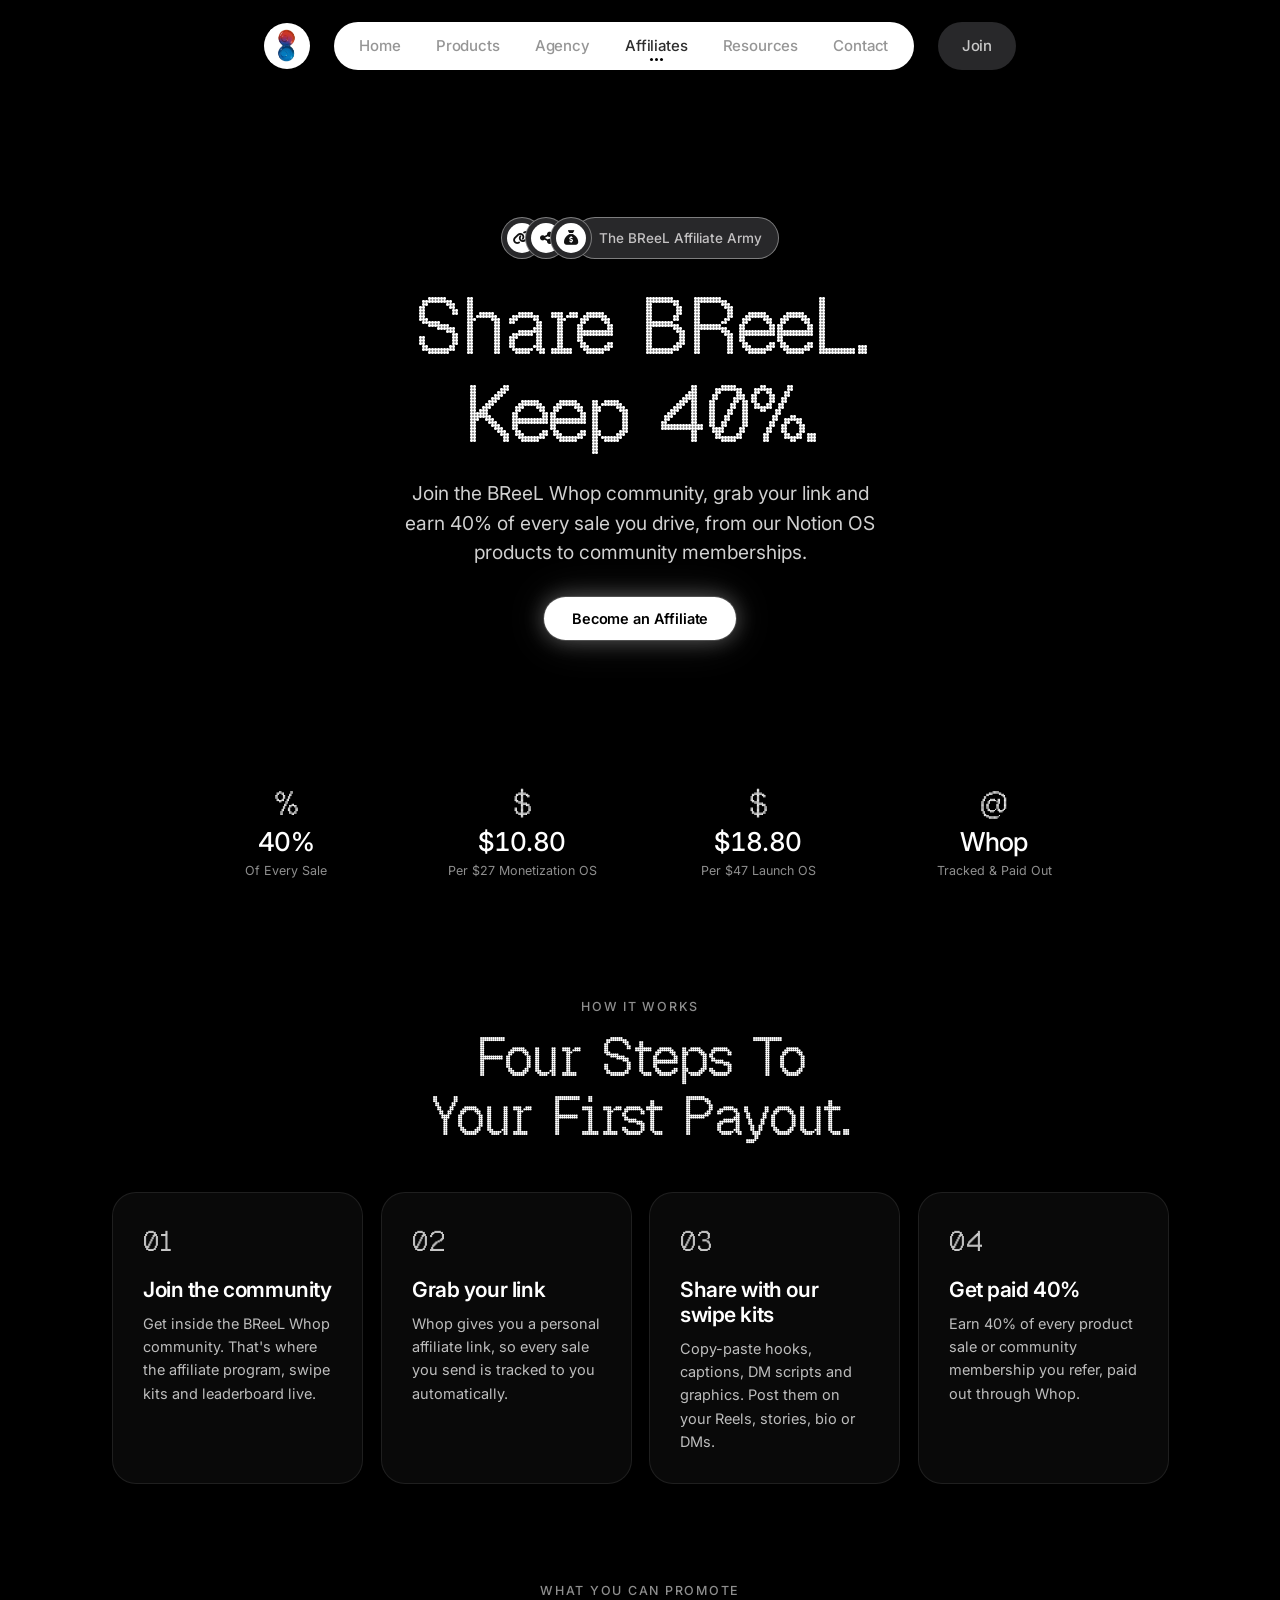
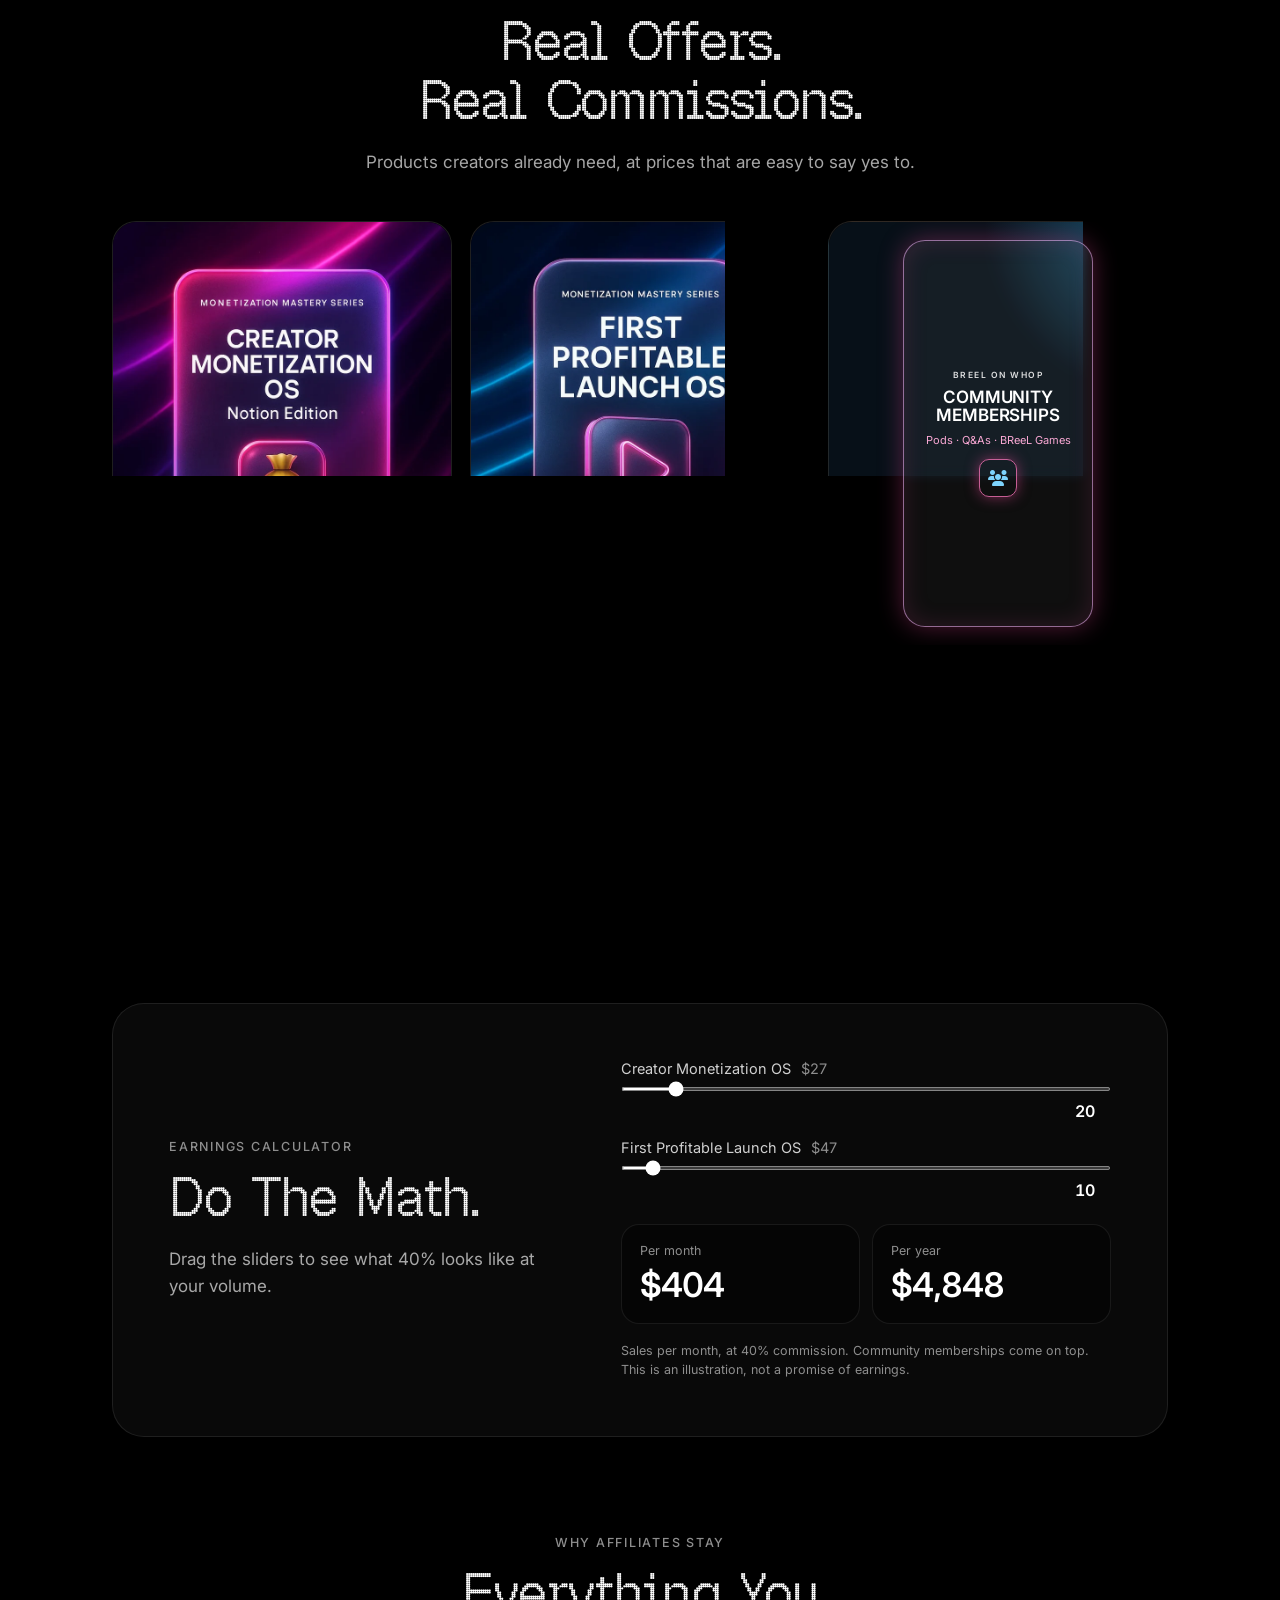
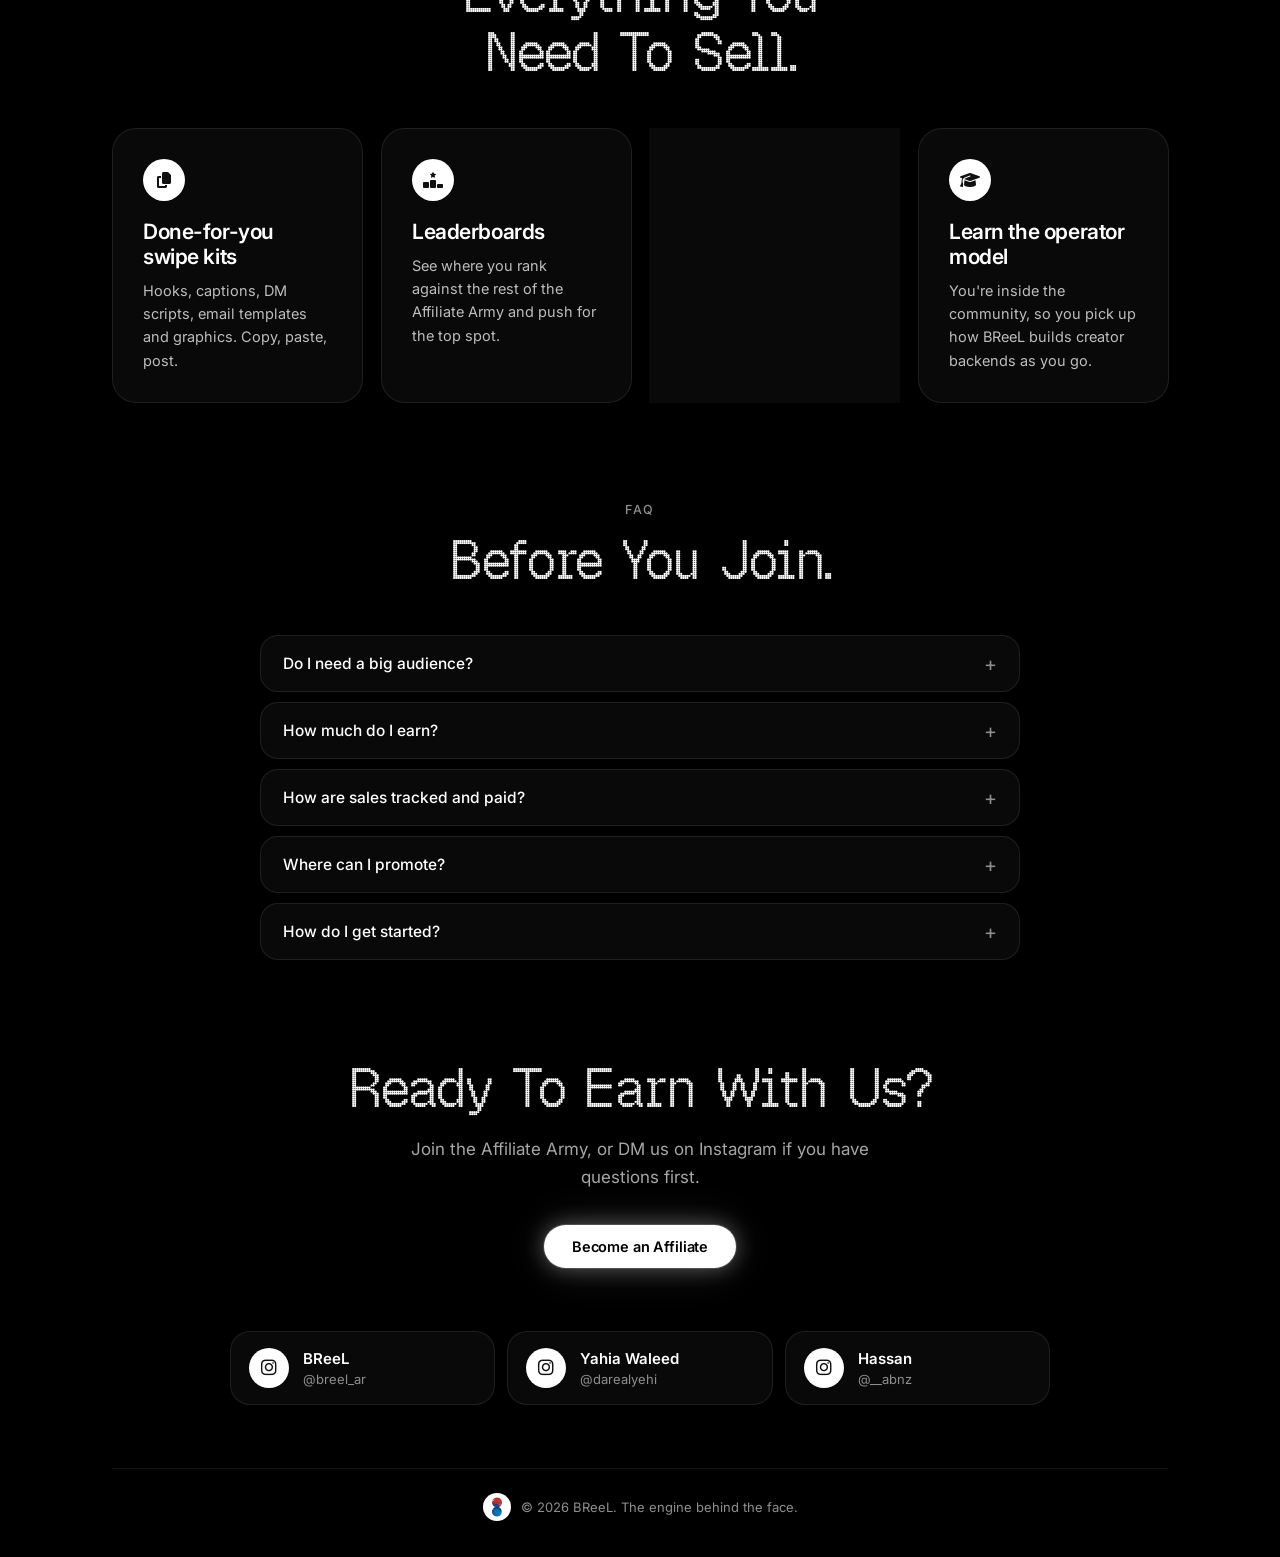
==== commit b9add8ba: "Add Resources page: Whop Business OS Calculator + Keep (coming soon) New resources.html with the fre" ====
--- a/affiliate.html
+++ b/affiliate.html
@@ -70,6 +70,7 @@
           <a class="nav-link" href="index.html#products">Products</a>
           <a class="nav-link" href="index.html#agency">Agency</a>
           <a class="nav-link is-active" href="#top" aria-current="page">Affiliates</a>
+          <a class="nav-link" href="resources.html">Resources</a>
           <a class="nav-link" href="#contact">Contact</a>
         </nav>
 
@@ -95,8 +96,9 @@
         <a class="m-link" href="index.html#products" style="--i: 1">Products</a>
         <a class="m-link" href="index.html#agency" style="--i: 2">Agency</a>
         <a class="m-link is-active" href="#top" aria-current="page" style="--i: 3">Affiliates</a>
-        <a class="m-link" href="#contact" style="--i: 4">Contact</a>
-        <a class="m-sign-in" href="https://www.instagram.com/breel_ar/" data-link="affiliateJoin" data-utm="mobile-nav" target="_blank" rel="noopener" style="--i: 5">Join the Affiliate Army</a>
+        <a class="m-link" href="resources.html" style="--i: 4">Resources</a>
+        <a class="m-link" href="#contact" style="--i: 5">Contact</a>
+        <a class="m-sign-in" href="https://www.instagram.com/breel_ar/" data-link="affiliateJoin" data-utm="mobile-nav" target="_blank" rel="noopener" style="--i: 6">Join the Affiliate Army</a>
       </nav>
     </div>
 
--- a/styles.css
+++ b/styles.css
@@ -172,9 +172,9 @@
   display: flex;
   align-items: center;
   justify-content: center;
-  gap: clamp(18px, 2.8vw, 28px);
+  gap: clamp(14px, 2.2vw, 24px);
   width: 100%;
-  max-width: 720px;
+  max-width: 840px;
   animation: slideDown 0.7s var(--ease-out) both;
 }
 
@@ -208,7 +208,7 @@
   align-items: center;
   justify-content: space-around;
   height: clamp(44px, 5.2vw, 48px);
-  max-width: 490px;
+  max-width: 580px;
   padding: 4px 8px;
   border-radius: 999px;
   background: #fff;
@@ -848,6 +848,66 @@
     rgba(255, 255, 255, 0.035);
 }
 
+/* "What can you do that I can't?" comparison */
+.compare {
+  display: grid;
+  grid-template-columns: 0.85fr 1.15fr;
+  gap: clamp(14px, 2vw, 22px);
+  align-items: stretch;
+}
+
+.compare-base {
+  background: rgba(255, 255, 255, 0.02);
+}
+
+.compare-base .card-title {
+  color: #d6d6d6;
+}
+
+.ticks-muted li {
+  color: #9a9a9a;
+}
+
+.ticks-muted li::before {
+  background: rgba(255, 255, 255, 0.35);
+  box-shadow: none;
+}
+
+.compare-ai {
+  border-color: transparent;
+  background:
+    linear-gradient(#0b0b0d, #0b0b0d) padding-box,
+    linear-gradient(135deg, rgba(192, 132, 252, 0.7), rgba(244, 114, 182, 0.45) 40%, rgba(251, 146, 60, 0.45) 70%, rgba(56, 189, 248, 0.7)) border-box;
+  box-shadow: 0 0 60px rgba(168, 85, 247, 0.12);
+}
+
+.compare-ai:hover {
+  border-color: transparent;
+}
+
+.compare-ai .ticks {
+  gap: 14px;
+}
+
+.compare-ai .ticks strong {
+  color: #fff;
+  font-weight: 600;
+}
+
+.compare-close {
+  max-width: 640px;
+  margin: clamp(26px, 4vh, 40px) auto 0;
+  text-align: center;
+  font-size: clamp(15px, 1.5vw, 17px);
+  line-height: 1.6;
+  color: #bdbdbd;
+}
+
+.compare-close strong {
+  color: #fff;
+  font-weight: 600;
+}
+
 /* 14-day phases */
 .phases {
   margin: 0;
@@ -1120,6 +1180,83 @@
 
 .price {
   white-space: nowrap;
+}
+
+/* Resources page */
+.offers-2 {
+  grid-template-columns: repeat(2, 1fr);
+  max-width: 880px;
+  margin: 0 auto;
+}
+
+/* wide cards → landscape covers so they don't tower over the copy */
+.offers-2 .cover {
+  aspect-ratio: 16 / 10;
+}
+
+.offers-2 .cover::before {
+  inset: 18px 26%;
+}
+
+.cover-calc {
+  background:
+    radial-gradient(90% 70% at 100% 0%, rgba(37, 99, 235, 0.55), transparent 60%),
+    radial-gradient(80% 60% at 0% 100%, rgba(245, 158, 11, 0.4), transparent 60%),
+    #050a1f;
+}
+
+.cover-calc::before {
+  border-color: rgba(253, 224, 71, 0.55);
+  box-shadow: 0 0 24px rgba(59, 130, 246, 0.35), inset 0 0 24px rgba(245, 158, 11, 0.12);
+}
+
+.cover-calc .cover-sub,
+.cover-calc .cover-icon {
+  color: #fcd34d;
+}
+
+.cover-calc .cover-icon {
+  border-color: rgba(253, 224, 71, 0.8);
+  box-shadow: 0 0 14px rgba(245, 158, 11, 0.45);
+}
+
+.cover-keep {
+  background:
+    radial-gradient(90% 70% at 100% 0%, rgba(20, 184, 166, 0.45), transparent 60%),
+    radial-gradient(80% 60% at 0% 100%, rgba(147, 51, 234, 0.4), transparent 60%),
+    #06121a;
+}
+
+.cover-keep::before {
+  border-color: rgba(94, 234, 212, 0.55);
+  box-shadow: 0 0 24px rgba(20, 184, 166, 0.3), inset 0 0 24px rgba(20, 184, 166, 0.12);
+}
+
+.cover-keep .cover-sub,
+.cover-keep .cover-icon {
+  color: #5eead4;
+}
+
+.cover-keep .cover-icon {
+  border-color: rgba(94, 234, 212, 0.8);
+  box-shadow: 0 0 14px rgba(20, 184, 166, 0.45);
+}
+
+.inline-link {
+  color: #fff;
+  text-decoration: underline;
+  text-underline-offset: 4px;
+  text-decoration-color: rgba(255, 255, 255, 0.35);
+}
+
+.inline-link:hover {
+  text-decoration-color: #fff;
+}
+
+.calc-note-center {
+  max-width: 640px;
+  margin: clamp(22px, 3vh, 30px) auto 0;
+  text-align: center;
 }
 
 /* CSS glass cover — only for offers without cover art yet (e.g. community memberships) */
@@ -1762,6 +1899,8 @@
   }
 
   .split,
+  .offers-2,
+  .compare,
   .phases,
   .offers,
   .work,
@@ -1787,6 +1926,18 @@
   }
 }
 
+@media (min-width: 721px) and (max-width: 940px) {
+  .nav-link {
+    padding: 0 5px;
+    font-size: 13px;
+  }
+
+  .sign-in {
+    padding: 0 14px;
+    font-size: 13px;
+  }
+}
+
 @media (min-width: 721px) and (max-width: 1000px) {
   .tiers,
   .steps,
@@ -1794,7 +1945,8 @@
     grid-template-columns: repeat(2, 1fr);
   }
 
-  .calc {
+  .calc,
+  .compare {
     grid-template-columns: 1fr;
   }
 
